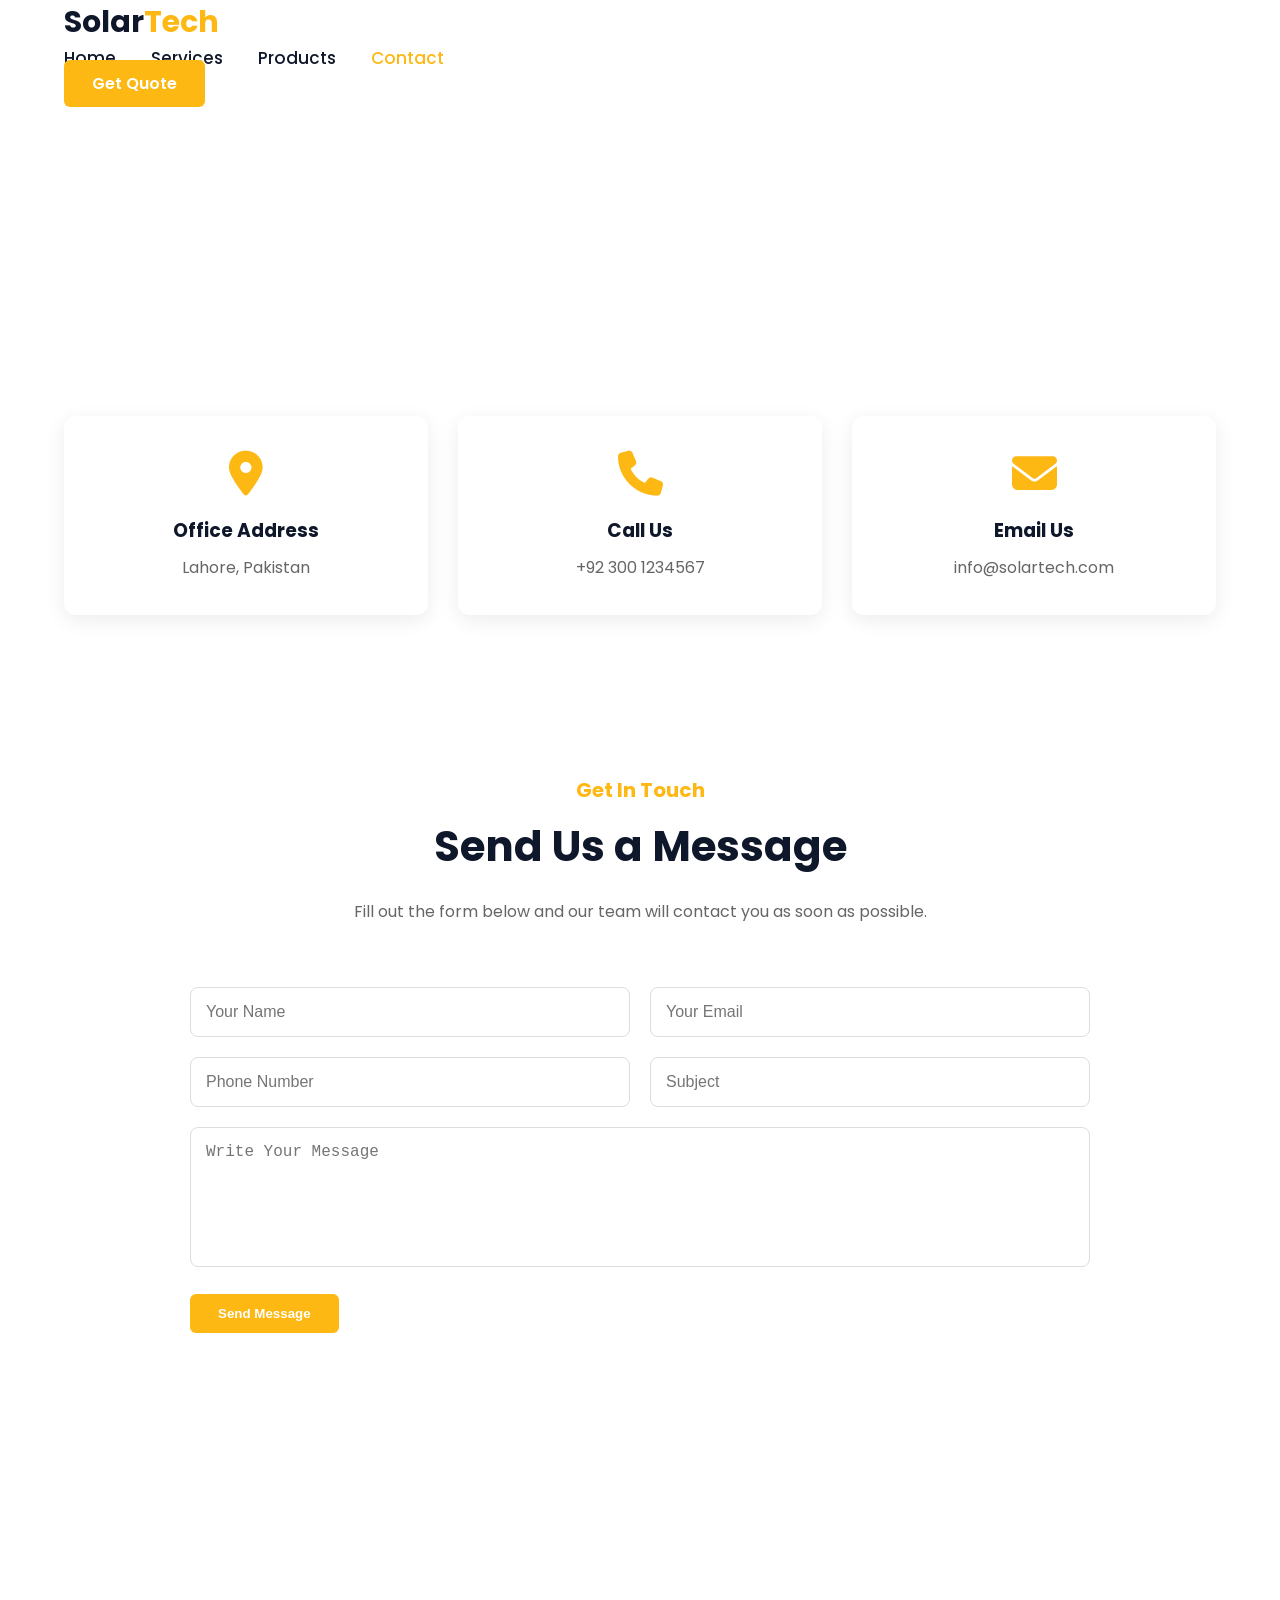
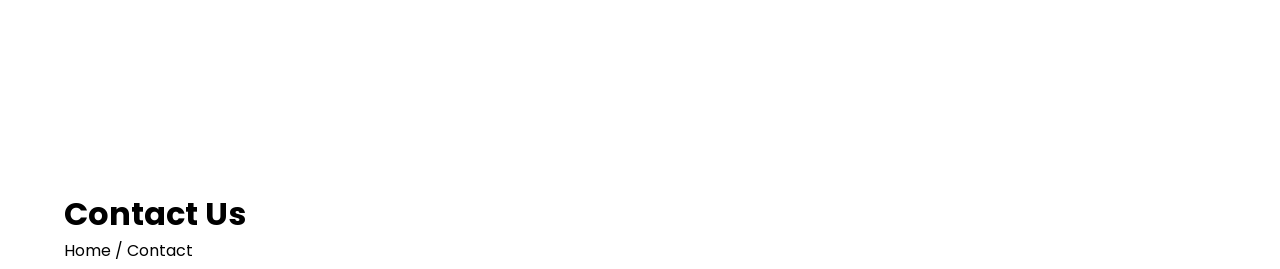
==== contact.html @ 11fa8a72 "Initial commit" ====
<!DOCTYPE html>
<html lang="en">

<head>

    <meta charset="UTF-8">
    <meta name="viewport" content="width=device-width, initial-scale=1.0">

    <title>Contact | SolarTech</title>

    <!-- Google Font -->
    <link rel="preconnect" href="https://fonts.googleapis.com">
    <link rel="preconnect" href="https://fonts.gstatic.com" crossorigin>

    <link href="https://fonts.googleapis.com/css2?family=Poppins:wght@300;400;500;600;700;800&display=swap" rel="stylesheet">

    <!-- Font Awesome -->
    <link rel="stylesheet" href="https://cdnjs.cloudflare.com/ajax/libs/font-awesome/6.7.2/css/all.min.css">

    <!-- CSS -->
    <link rel="stylesheet" href="assets/css/style.css">
    <link rel="stylesheet" href="assets/css/responsive.css">
    <link rel="stylesheet" href="https://unpkg.com/aos@2.3.4/dist/aos.css">

</head>

<body>

<header class="header" data-aos="fade-down"></header>

    <div class="container">

        <div class="logo">
            <h2>Solar<span>Tech</span></h2>
        </div>

        <nav class="navbar">

            <ul class="nav-links">

                <li><a href="index.html">Home</a></li>

                <li><a href="services.html">Services</a></li>

                <li><a href="products.html">Products</a></li>

                <li><a href="contact.html" class="active">Contact</a></li>

            </ul>

        </nav>
        <div class="menu-toggle">
    <i class="fa-solid fa-bars"></i>
</div>

        <a href="contact.html" class="btn">
            Get Quote
        </a>

    </div>

</header>
<!-- ==========================
Page Banner
========================== -->

<section class="page-banner" data-aos="fade-up"></section>
    <!-- ==========================
Contact Information
========================== -->

<section class="contact-info" data-aos="fade-right"></section>

    <div class="container">

        <div class="contact-info-container">

            <div class="contact-card">

                <i class="fa-solid fa-location-dot"></i>

                <h3>Office Address</h3>

                <p>Lahore, Pakistan</p>

            </div>

            <div class="contact-card">

                <i class="fa-solid fa-phone"></i>

                <h3>Call Us</h3>

                <p>+92 300 1234567</p>

            </div>

            <div class="contact-card">

                <i class="fa-solid fa-envelope"></i>

                <h3>Email Us</h3>

                <p>info@solartech.com</p>

            </div>

        </div>

    </div>

</section>
<!-- ==========================
Contact Form
========================== -->

<section class="contact-form" data-aos="zoom-in"></section>

    <div class="container">

        <div class="section-title">

            <h4>Get In Touch</h4>

            <h2>Send Us a Message</h2>

            <p>
                Fill out the form below and our team will contact you as soon as possible.
            </p>

        </div>

        <form class="form">

            <div class="form-group">

                <input type="text" placeholder="Your Name" required>

                <input type="email" placeholder="Your Email" required>

            </div>

            <div class="form-group">

                <input type="tel" placeholder="Phone Number" required>

                <input type="text" placeholder="Subject" required>

            </div>

            <textarea placeholder="Write Your Message" rows="6" required></textarea>

            <button type="submit" class="btn">

                Send Message

            </button>

        </form>

    </div>

</section>

<!-- ==========================
Google Map
========================== -->

<section class="map" data-aos="fade-up"></section>

    <iframe
        src="https://www.google.com/maps?q=Lahore,Pakistan&output=embed"
        width="100%"
        height="450"
        style="border:0;"
        allowfullscreen=""
        loading="lazy">
    </iframe>

</section>
    <div class="container">

        <h1>Contact Us</h1>

        <p>
            Home / Contact
        </p>

    </div>

</section>
---- assets/css/style.css ----
html{
    scroll-behavior: smooth;
}

/*========================
Google Font
=========================*/

*{
    margin:0;
    padding:0;
    box-sizing:border-box;
}

body{
    font-family:'Poppins',sans-serif;
    background:#fff;
}

a{
    text-decoration:none;
}

ul{
    list-style:none;
}

img{
    width:100%;
    display:block;
}

.container{
    width:90%;
    max-width:1200px;
    margin:auto;
}
/*========================
Header
=========================*/

.header{

    width:100%;
    background:#fff;
    box-shadow:0 5px 20px rgba(0,0,0,.08);
    position:sticky;
    top:0;
    left:0;
    z-index:999;

}

.header .container{

    display:flex;
    justify-content:space-between;
    align-items:center;
    height:80px;

}
.logo h2{

    color:#0F172A;
    font-size:30px;
    font-weight:700;

}

.logo span{

    color:#FDB813;

}
.nav-links{

    display:flex;
    gap:35px;

}

.nav-links a{

    color:#0F172A;
    font-size:17px;
    font-weight:500;
    transition:.3s;

}

.nav-links a:hover{

    color:#FDB813;

}

.active{

    color:#FDB813 !important;

}
.btn{

    background:#FDB813;
    color:#fff;
    padding:12px 28px;
    border-radius:6px;
    font-weight:600;
    transition:.3s;

}

.btn:hover{

    background:#0F172A;

}
.menu-toggle{

    display:none;
    font-size:28px;
    cursor:pointer;

}
/*=========================
Hero Section
=========================*/

.hero{

    padding:90px 0;
    background:#F8FAFC;

}

.hero-container{

    display:flex;
    justify-content:space-between;
    align-items:center;
    gap:60px;

}

.hero-content{

    flex:1;

}

.hero-content h1{

    font-size:58px;
    line-height:1.2;
    color:#0F172A;
    margin-bottom:20px;

}

.hero-content span{

    color:#FDB813;

}

.hero-content p{

    font-size:18px;
    color:#555;
    line-height:1.8;
    margin-bottom:35px;

}

.hero-buttons{

    display:flex;
    gap:20px;

}

.btn-outline{

    padding:12px 30px;
    border:2px solid #FDB813;
    border-radius:6px;
    color:#FDB813;
    font-weight:600;
    transition:.3s;

}

.btn-outline:hover{

    background:#FDB813;
    color:#fff;

}

.hero-image{

    flex:1;

}

.hero-image img{

    width:100%;
}
/*=========================
About Section
==========================*/

.about{

    padding:100px 0;

}

.about-container{

    display:flex;
    align-items:center;
    justify-content:space-between;
    gap:60px;

}

.about-image{

    flex:1;

}

.about-image img{

    width:100%;
    border-radius:15px;

}

.about-content{

    flex:1;

}

.about-content h4{

    color:#FDB813;
    font-size:20px;
    margin-bottom:10px;

}

.about-content h2{

    font-size:42px;
    color:#0F172A;
    margin-bottom:20px;

}

.about-content p{

    color:#666;
    line-height:1.8;
    margin-bottom:18px;

}

.about-boxes{

    display:flex;
    gap:25px;
    margin:30px 0;

}

.about-box{

    background:#fff;
    padding:25px;
    text-align:center;
    border-radius:10px;
    box-shadow:0 5px 20px rgba(0,0,0,.08);
    transition:.3s;

}

.about-box:hover{

    transform:translateY(-8px);

}

.about-box i{

    font-size:35px;
    color:#FDB813;
    margin-bottom:15px;

}

.about-box h3{

    color:#0F172A;
    margin-bottom:10px;

}
/*=========================
Why Choose Us
==========================*/

.why-choose{

    padding:100px 0;
    background:#F8FAFC;

}

.section-title{

    text-align:center;
    margin-bottom:60px;

}

.section-title h4{

    color:#FDB813;
    font-size:20px;
    margin-bottom:10px;

}

.section-title h2{

    font-size:42px;
    color:#0F172A;
    margin-bottom:20px;

}

.section-title p{

    max-width:700px;
    margin:auto;
    color:#666;
    line-height:1.8;

}

.choose-container{

    display:grid;
    grid-template-columns:repeat(4,1fr);
    gap:30px;

}

.choose-card{

    background:#fff;
    padding:35px 25px;
    text-align:center;
    border-radius:12px;
    box-shadow:0 5px 20px rgba(0,0,0,.08);
    transition:.4s;

}

.choose-card:hover{

    transform:translateY(-10px);

}

.choose-card i{

    font-size:45px;
    color:#FDB813;
    margin-bottom:20px;

}

.choose-card h3{

    margin-bottom:15px;
    color:#0F172A;

}

.choose-card p{

    color:#666;
    line-height:1.7;

}
/*=========================
Company Statistics
==========================*/

.stats{

    background:#0F172A;
    padding:90px 0;

}

.stats-container{

    display:grid;
    grid-template-columns:repeat(4,1fr);
    gap:30px;

}

.stat-box{

    text-align:center;
    color:#fff;

}

.stat-box i{

    font-size:50px;
    color:#FDB813;
    margin-bottom:20px;

}

.stat-box h2{

    font-size:45px;
    margin-bottom:10px;

}

.stat-box p{

    font-size:18px;
    color:#ddd;

}
/*=========================
Featured Products
==========================*/

.products{

    padding:100px 0;

}

.product-container{

    display:grid;
    grid-template-columns:repeat(3,1fr);
    gap:30px;

}

.product-card{

    background:#fff;
    border-radius:12px;
    overflow:hidden;
    box-shadow:0 5px 20px rgba(0,0,0,.08);
    transition:.4s;

}

.product-card:hover{

    transform:translateY(-10px);

}

.product-card img{

    width:100%;
    height:250px;
    object-fit:cover;

}

.product-content{

    padding:25px;

}

.product-content span{

    color:#FDB813;
    font-weight:600;

}

.product-content h3{

    margin:15px 0;
    color:#0F172A;

}

.product-content p{

    color:#666;
    line-height:1.7;
    margin-bottom:20px;

}

.product-content h4{

    color:#16A34A;
    font-size:24px;
    margin-bottom:20px;

}
/*=========================
Services
==========================*/

.services{

    padding:100px 0;
    background:#F8FAFC;

}

.service-container{

    display:grid;
    grid-template-columns:repeat(3,1fr);
    gap:30px;

}

.service-card{

    background:#fff;
    padding:40px 30px;
    text-align:center;
    border-radius:12px;
    box-shadow:0 5px 20px rgba(0,0,0,.08);
    transition:.4s;

}

.service-card:hover{

    transform:translateY(-10px);

}

.service-card i{

    font-size:55px;
    color:#FDB813;
    margin-bottom:20px;

}

.service-card h3{

    margin-bottom:15px;
    color:#0F172A;

}

.service-card p{

    color:#666;
    line-height:1.7;

}
/*=========================
Installation Process
==========================*/

.process{

    padding:100px 0;

}

.process-container{

    display:grid;
    grid-template-columns:repeat(4,1fr);
    gap:30px;

}

.process-card{

    background:#fff;
    padding:35px 25px;
    text-align:center;
    border-radius:12px;
    box-shadow:0 5px 20px rgba(0,0,0,.08);
    position:relative;
    transition:.4s;

}

.process-card:hover{

    transform:translateY(-10px);

}

.process-number{

    width:50px;
    height:50px;
    background:#FDB813;
    color:#fff;
    border-radius:50%;
    display:flex;
    justify-content:center;
    align-items:center;
    font-weight:700;
    position:absolute;
    top:-20px;
    left:50%;
    transform:translateX(-50%);

}

.process-card i{

    font-size:55px;
    color:#FDB813;
    margin:40px 0 20px;

}

.process-card h3{

    margin-bottom:15px;
    color:#0F172A;

}

.process-card p{

    color:#666;
    line-height:1.7;

}
/*=========================
Testimonials
==========================*/

.testimonials{

    padding:100px 0;
    background:#F8FAFC;

}

.testimonial-container{

    display:grid;
    grid-template-columns:repeat(3,1fr);
    gap:30px;

}

.testimonial-card{

    background:#fff;
    padding:35px 25px;
    text-align:center;
    border-radius:12px;
    box-shadow:0 5px 20px rgba(0,0,0,.08);
    transition:.4s;

}

.testimonial-card:hover{

    transform:translateY(-10px);

}

.testimonial-card img{

    width:90px;
    height:90px;
    border-radius:50%;
    margin:auto;
    object-fit:cover;
    margin-bottom:20px;

}

.testimonial-card h3{

    color:#0F172A;
    margin-bottom:8px;

}

.testimonial-card span{

    color:#FDB813;
    font-weight:600;

}

.stars{

    color:#FDB813;
    margin:15px 0;

}

.testimonial-card p{

    color:#666;
    line-height:1.7;

}
/*=========================
FAQ
==========================*/

.faq{

    padding:100px 0;

}

.faq-container{

    max-width:900px;
    margin:auto;

}

.faq-item{

    background:#fff;
    margin-bottom:20px;
    border-radius:10px;
    overflow:hidden;
    box-shadow:0 5px 20px rgba(0,0,0,.08);

}

.faq-question{

    display:flex;
    justify-content:space-between;
    align-items:center;
    padding:20px 25px;
    cursor:pointer;

}

.faq-question h3{

    color:#0F172A;
    font-size:20px;

}

.faq-question span{

    font-size:28px;
    color:#FDB813;
    font-weight:bold;

}

.faq-answer{

    display:none;
    padding:0 25px 20px;
    color:#666;
    line-height:1.8;

}

.faq-item.active .faq-answer{

    display:block;

}
/*=========================
Contact CTA
==========================*/

.cta{

    background:#FDB813;
    padding:80px 0;

}

.cta-container{

    display:flex;
    justify-content:space-between;
    align-items:center;
    gap:40px;

}

.cta-content h2{

    color:#0F172A;
    font-size:42px;
    margin-bottom:15px;

}

.cta-content p{

    color:#222;
    font-size:18px;
    line-height:1.8;

}

.cta-button .btn{

    background:#0F172A;

}

.cta-button .btn:hover{

    background:#fff;
    color:#0F172A;

}
/*=========================
Footer
==========================*/

.footer{

    background:#0F172A;
    color:#fff;
    padding-top:80px;

}

.footer-container{

    display:grid;
    grid-template-columns:repeat(4,1fr);
    gap:40px;
    padding-bottom:50px;

}

.footer-box h2{

    font-size:30px;
    margin-bottom:20px;

}

.footer-box h2 span{

    color:#FDB813;

}

.footer-box h3{

    margin-bottom:20px;

}

.footer-box p{

    color:#ccc;
    line-height:1.8;
    margin-bottom:10px;

}

.footer-box ul{

    padding:0;

}

.footer-box ul li{

    margin-bottom:12px;

}

.footer-box ul li a{

    color:#ccc;
    transition:.3s;

}

.footer-box ul li a:hover{

    color:#FDB813;

}

.footer-bottom{

    border-top:1px solid rgba(255,255,255,.1);
    text-align:center;
    padding:20px 0;

}

.footer-bottom p{

    color:#bbb;

}
/*=========================
Scroll To Top
==========================*/

#scrollTop{

    position:fixed;
    right:25px;
    bottom:25px;
    width:50px;
    height:50px;
    border:none;
    border-radius:50%;
    background:#FDB813;
    color:#fff;
    font-size:20px;
    cursor:pointer;
    display:none;
    z-index:999;
    transition:.3s;

}

#scrollTop:hover{

    background:#0F172A;

}
/*=========================
Page Banner
==========================*/

.page-banner{

    background:#0F172A;
    color:#fff;
    padding:120px 0 80px;
    text-align:center;

}

.page-banner h1{

    font-size:48px;
    margin-bottom:15px;

}

.page-banner p{

    color:#ddd;
    font-size:18px;

}
/*=========================
Why Services
==========================*/

.why-services{

    padding:100px 0;
    background:#F8FAFC;

}

.why-services-container{

    display:grid;
    grid-template-columns:repeat(3,1fr);
    gap:30px;

}

.why-service-box{

    background:#fff;
    padding:35px 25px;
    text-align:center;
    border-radius:12px;
    box-shadow:0 5px 20px rgba(0,0,0,.08);
    transition:.4s;

}

.why-service-box:hover{

    transform:translateY(-10px);

}

.why-service-box i{

    font-size:50px;
    color:#FDB813;
    margin-bottom:20px;

}

.why-service-box h3{

    margin-bottom:15px;
    color:#0F172A;

}

.why-service-box p{

    color:#666;
    line-height:1.7;

}
/*=========================
Product Categories
==========================*/

.product-category{

    padding:80px 0 40px;

}

.category-buttons{

    display:flex;
    justify-content:center;
    gap:15px;
    flex-wrap:wrap;

}

.category-buttons button{

    padding:12px 25px;
    border:none;
    border-radius:30px;
    background:#eee;
    cursor:pointer;
    font-size:16px;
    transition:.3s;

}

.category-buttons button.active,
.category-buttons button:hover{

    background:#FDB813;
    color:#fff;

}
/*=========================
Contact Info
==========================*/

.contact-info{

    padding:80px 0 40px;

}

.contact-info-container{

    display:grid;
    grid-template-columns:repeat(3,1fr);
    gap:30px;

}

.contact-card{

    background:#fff;
    text-align:center;
    padding:35px 25px;
    border-radius:12px;
    box-shadow:0 5px 20px rgba(0,0,0,.08);
    transition:.3s;

}

.contact-card:hover{

    transform:translateY(-10px);

}

.contact-card i{

    font-size:45px;
    color:#FDB813;
    margin-bottom:20px;

}

.contact-card h3{

    margin-bottom:10px;
    color:#0F172A;

}

.contact-card p{

    color:#666;

}
/*=========================
Contact Form
==========================*/

.contact-form{

    padding:80px 0;

}

.form{

    max-width:900px;
    margin:auto;

}

.form-group{

    display:grid;
    grid-template-columns:repeat(2,1fr);
    gap:20px;
    margin-bottom:20px;

}

.form input,
.form textarea{

    width:100%;
    padding:15px;
    border:1px solid #ddd;
    border-radius:8px;
    font-size:16px;
    outline:none;
    transition:.3s;

}

.form input:focus,
.form textarea:focus{

    border-color:#FDB813;

}

.form textarea{

    resize:none;
    margin-bottom:20px;

}

.form .btn{

    border:none;
    cursor:pointer;

}
/*=========================
Mobile Menu
==========================*/

.menu-toggle{

    display:none;
    font-size:28px;
    cursor:pointer;
    color:#0F172A;

}
/*=========================
Scroll To Top
==========================*/

#scrollTop{

    position:fixed;
    right:25px;
    bottom:25px;
    width:50px;
    height:50px;
    border:none;
    border-radius:50%;
    background:#FDB813;
    color:#fff;
    font-size:20px;
    cursor:pointer;
    display:none;
    justify-content:center;
    align-items:center;
    box-shadow:0 5px 15px rgba(0,0,0,.2);
    transition:.3s;
    z-index:999;

}

#scrollTop:hover{

    transform:translateY(-5px);
    background:#0F172A;

}
/*=========================
FAQ Accordion
==========================*/

.faq-item{

    margin-bottom:20px;
    border:1px solid #ddd;
    border-radius:10px;
    overflow:hidden;

}

.faq-question{

    display:flex;
    justify-content:space-between;
    align-items:center;
    padding:20px;
    cursor:pointer;
    background:#fff;

}

.faq-question span{

    font-size:24px;
    font-weight:bold;
    color:#FDB813;

}

.faq-answer{

    max-height:0;
    overflow:hidden;
    transition:max-height .4s ease;
    background:#fafafa;
    padding:0 20px;

}

.faq-answer p{

    padding:20px 0;

}

.faq-item.active .faq-answer{

    max-height:200px;

}
---- assets/css/responsive.css ----
/* ==========================================
   Tablet Devices
========================================== */

@media (max-width:992px){

.container{
    width:95%;
}

.hero-container,
.about-container,
.cta-container{

    flex-direction:column;
    text-align:center;

}

.hero-content h1{

    font-size:42px;

}

.hero-buttons{

    justify-content:center;

}

.choose-container,
.stats-container,
.product-container,
.service-container,
.process-container,
.testimonial-container,
.footer-container{

    grid-template-columns:repeat(2,1fr);

}

}

/* ==========================================
   Mobile Devices
========================================== */

@media (max-width:768px){

.navbar,
.btn{

    display:none;

}

.menu-toggle{

    display:block;

}

.hero{

    padding:70px 0;

}

.hero-content h1{

    font-size:34px;

}

.hero-content p{

    font-size:16px;

}

.hero-buttons{

    flex-direction:column;

}

.choose-container,
.stats-container,
.product-container,
.service-container,
.process-container,
.testimonial-container,
.footer-container{

    grid-template-columns:1fr;

}

.about-boxes{

    flex-direction:column;

}

.section-title h2{

    font-size:30px;

}

.cta-content h2{

    font-size:30px;

}

.footer{

    text-align:center;

}

}
/*=========================
Mobile Navigation
==========================*/

@media(max-width:768px){

    .menu-toggle{

        display:block;

    }

    .navbar{

        position:absolute;
        top:80px;
        left:0;
        width:100%;
        background:#fff;
        display:none;
        padding:20px 0;
        box-shadow:0 5px 15px rgba(0,0,0,.1);

    }

    .navbar.active{

        display:block;

    }

    .nav-links{

        flex-direction:column;
        align-items:center;
        gap:20px;

    }

}
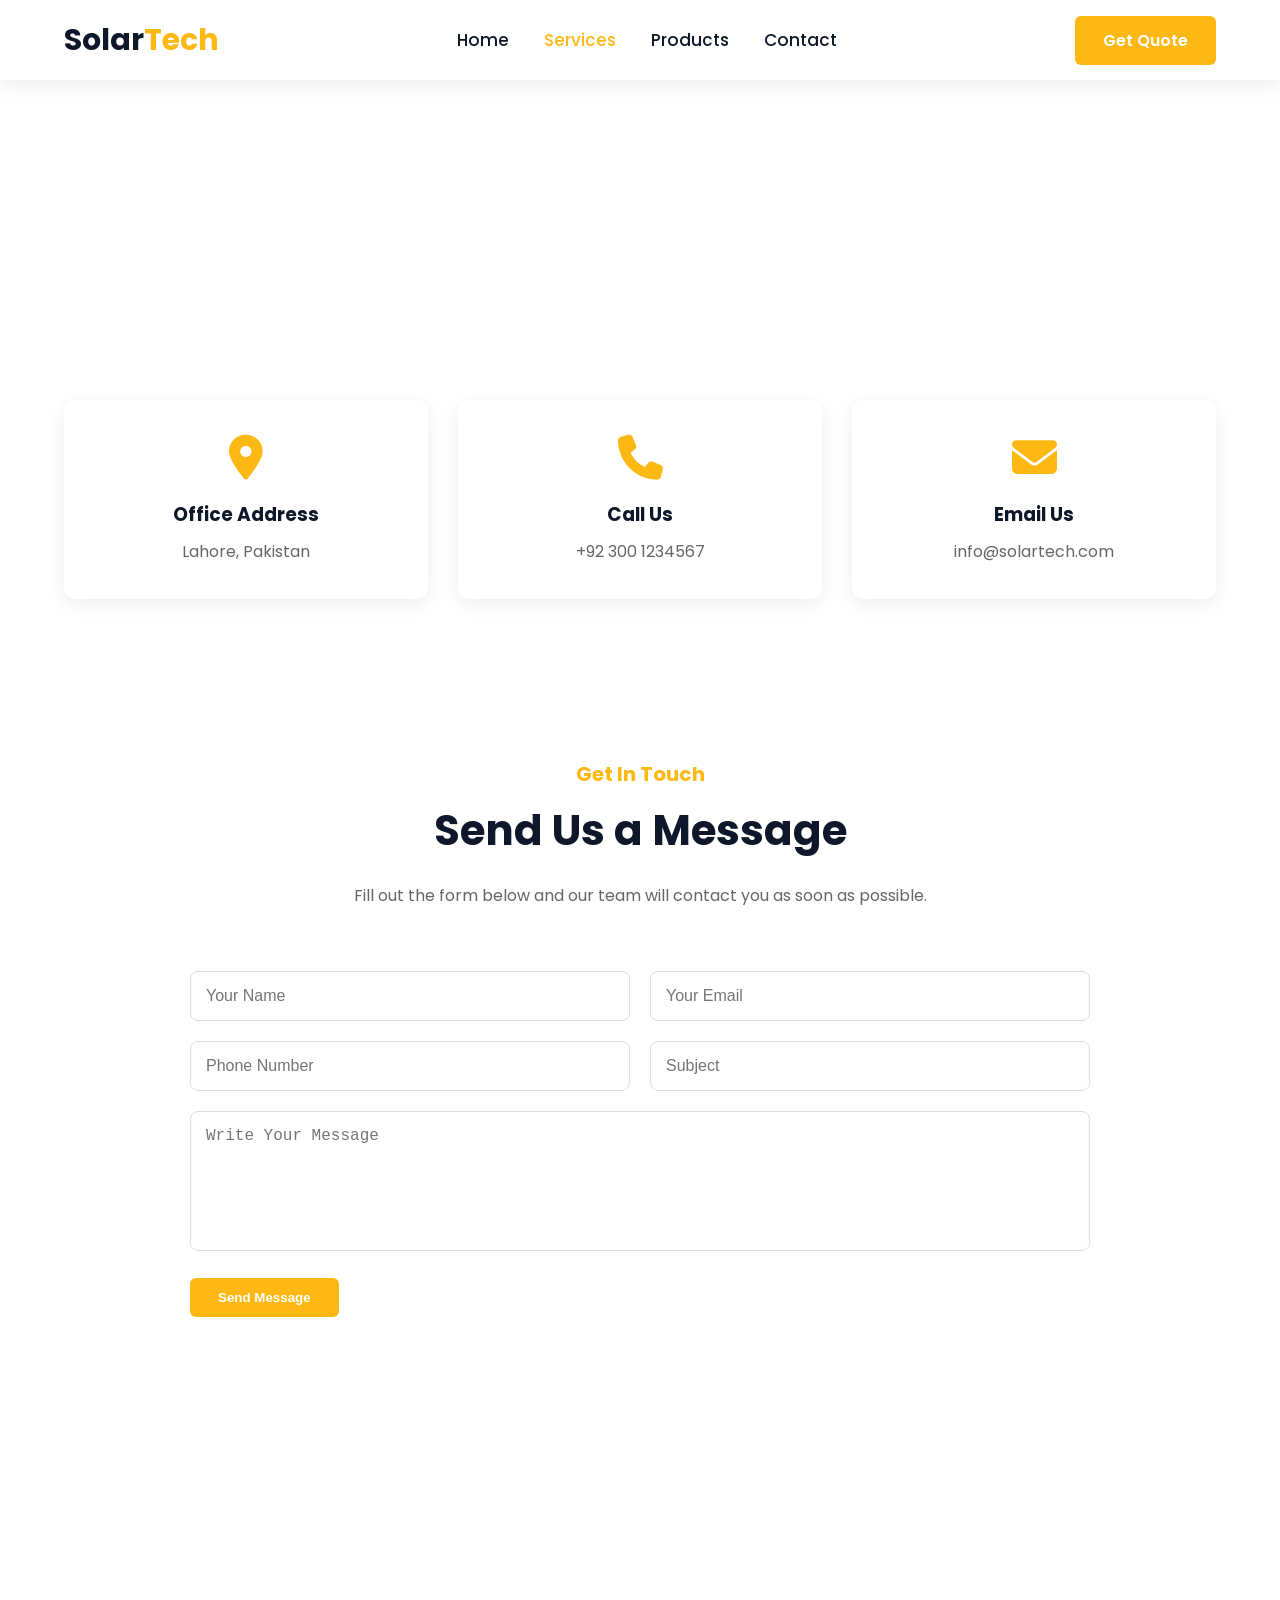
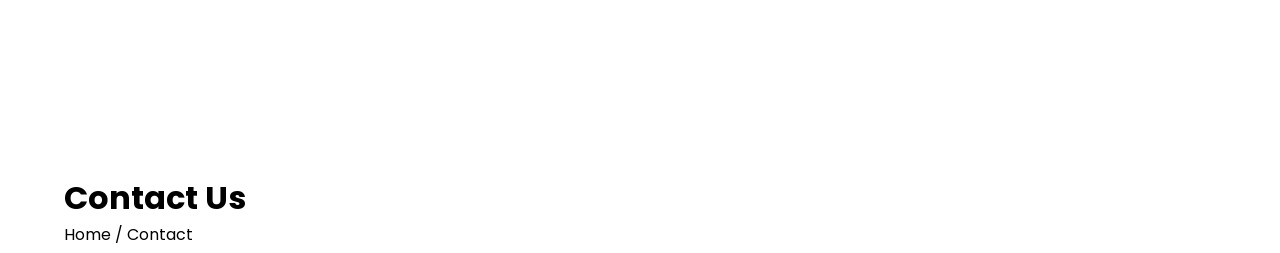
==== commit 791b3cbd: "Updated website design" ====
--- a/contact.html
+++ b/contact.html
@@ -22,44 +22,45 @@
     <link rel="stylesheet" href="assets/css/responsive.css">
     <link rel="stylesheet" href="https://unpkg.com/aos@2.3.4/dist/aos.css">
 
+
 </head>
 
 <body>
 
-<header class="header" data-aos="fade-down"></header>
+    <!-- Header -->
+    <header class="header">
 
-    <div class="container">
+        <div class="container">
 
-        <div class="logo">
-            <h2>Solar<span>Tech</span></h2>
+            <div class="logo">
+                <h2>Solar<span>Tech</span></h2>
+            </div>
+
+            <nav class="navbar">
+
+                <ul class="nav-links">
+
+                    <li><a href="index.html">Home</a></li>
+
+                    <li><a href="services.html" class="active">Services</a></li>
+
+                    <li><a href="products.html">Products</a></li>
+
+                    <li><a href="contact.html">Contact</a></li>
+
+                </ul>
+
+            </nav>
+
+            <a href="contact.html" class="btn">
+                Get Quote
+            </a>
+
         </div>
 
-        <nav class="navbar">
+    </header>
 
-            <ul class="nav-links">
 
-                <li><a href="index.html">Home</a></li>
-
-                <li><a href="services.html">Services</a></li>
-
-                <li><a href="products.html">Products</a></li>
-
-                <li><a href="contact.html" class="active">Contact</a></li>
-
-            </ul>
-
-        </nav>
-        <div class="menu-toggle">
-    <i class="fa-solid fa-bars"></i>
-</div>
-
-        <a href="contact.html" class="btn">
-            Get Quote
-        </a>
-
-    </div>
-
-</header>
 <!-- ==========================
 Page Banner
 ========================== -->
--- a/assets/css/responsive.css
+++ b/assets/css/responsive.css
@@ -129,37 +129,35 @@
 
 @media(max-width:768px){
 
+    .header .container{
+        position:relative;
+    }
+
     .menu-toggle{
-
         display:block;
-
     }
 
     .navbar{
-
         position:absolute;
         top:80px;
         left:0;
         width:100%;
         background:#fff;
         display:none;
-        padding:20px 0;
-        box-shadow:0 5px 15px rgba(0,0,0,.1);
-
+        padding:20px;
+        z-index:999;
     }
 
     .navbar.active{
-
         display:block;
-
     }
 
     .nav-links{
-
+        display:flex;
         flex-direction:column;
         align-items:center;
         gap:20px;
-
     }
 
-}+}
+
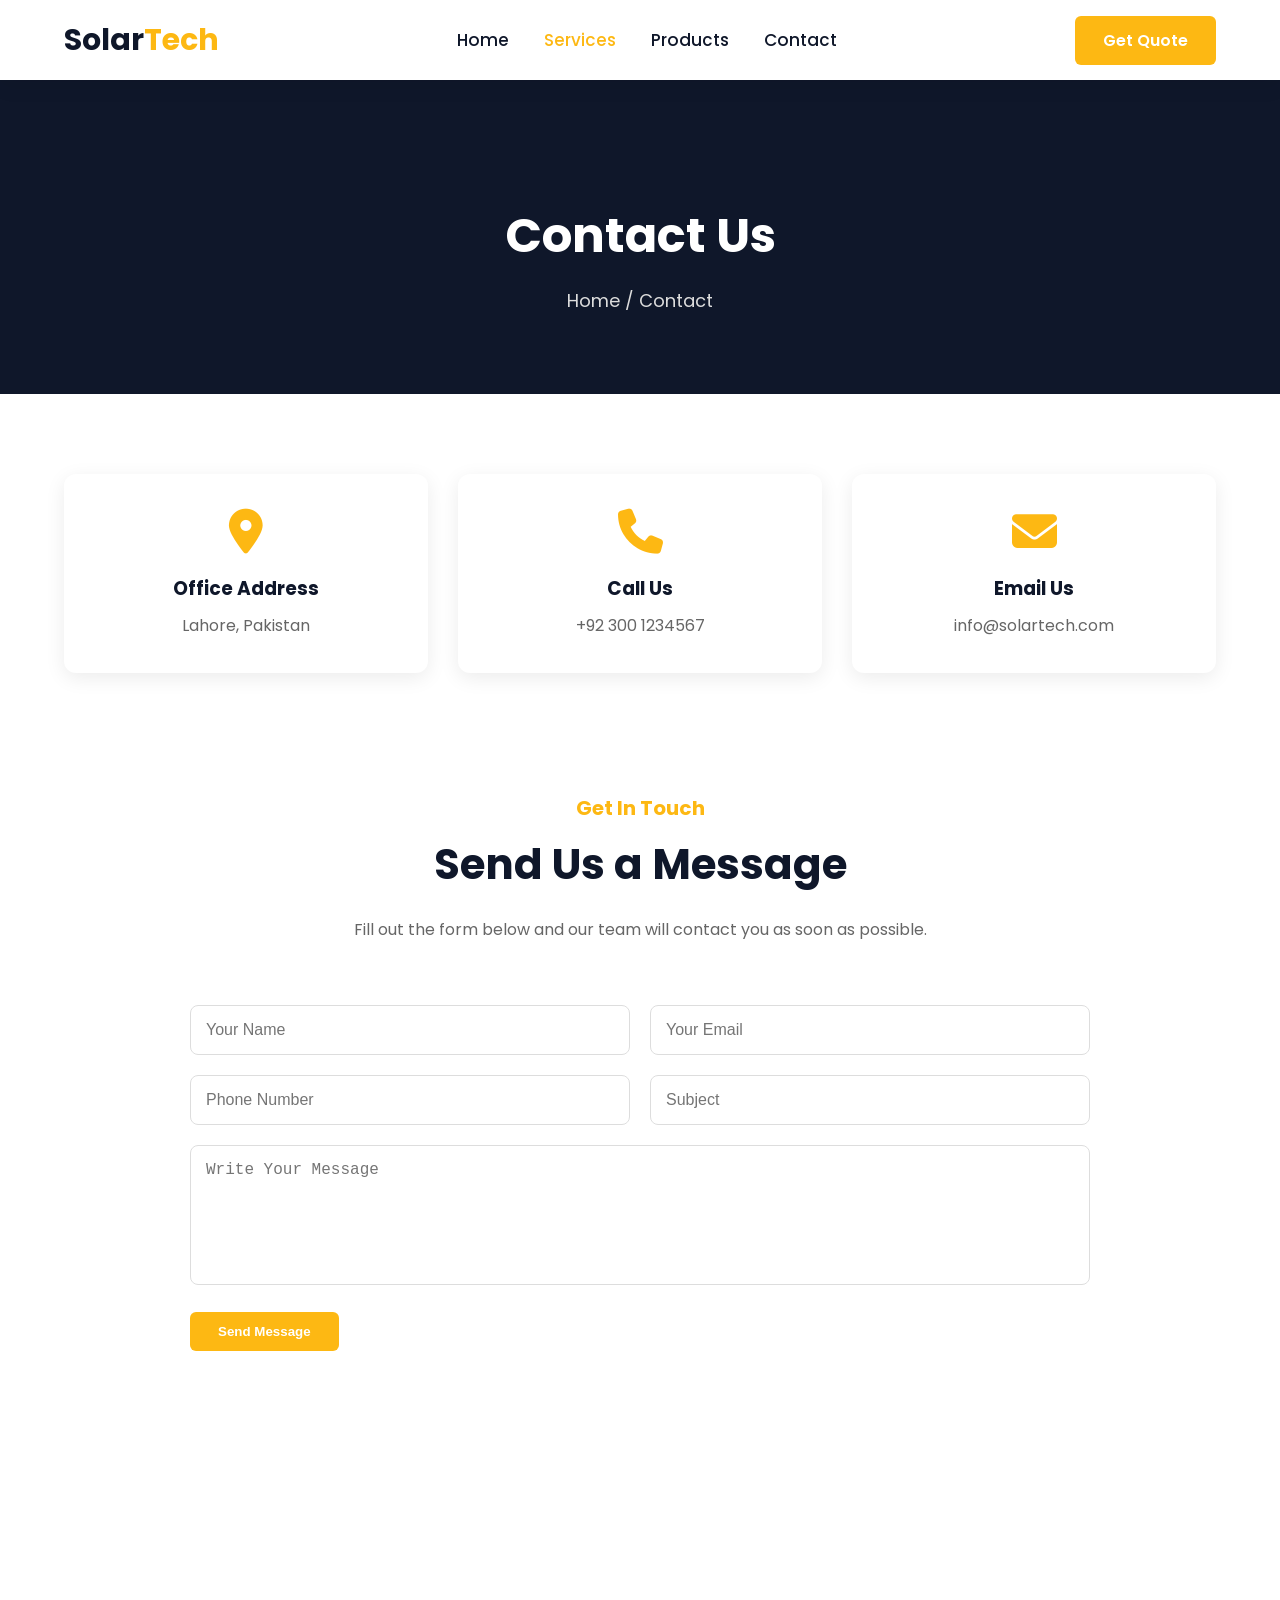
==== commit be0f3775: "Update project" ====
--- a/contact.html
+++ b/contact.html
@@ -22,6 +22,72 @@
     <link rel="stylesheet" href="assets/css/responsive.css">
     <link rel="stylesheet" href="https://unpkg.com/aos@2.3.4/dist/aos.css">
 
+    <!-- Mobile Menu Fix CSS (isi file me add kiya hai, agar chahe to responsive.css me move kar dena) -->
+    <style>
+        .menu-toggle {
+            display: none;
+            flex-direction: column;
+            justify-content: space-between;
+            width: 28px;
+            height: 20px;
+            cursor: pointer;
+            background: transparent;
+            border: none;
+            padding: 0;
+            z-index: 1001;
+        }
+
+        .menu-toggle span {
+            display: block;
+            width: 100%;
+            height: 3px;
+            background-color: #000;
+            border-radius: 2px;
+            transition: all 0.3s ease;
+        }
+
+        .menu-toggle.active span:nth-child(1) {
+            transform: translateY(8.5px) rotate(45deg);
+        }
+
+        .menu-toggle.active span:nth-child(2) {
+            opacity: 0;
+        }
+
+        .menu-toggle.active span:nth-child(3) {
+            transform: translateY(-8.5px) rotate(-45deg);
+        }
+
+        @media (max-width: 991px) {
+
+            .header .container {
+                position: relative;
+            }
+
+            .menu-toggle {
+                display: flex;
+            }
+
+            .navbar .nav-links {
+                position: absolute;
+                top: 100%;
+                left: 0;
+                width: 100%;
+                background-color: #fff;
+                flex-direction: column;
+                align-items: flex-start;
+                padding: 20px;
+                gap: 15px;
+                box-shadow: 0 10px 20px rgba(0, 0, 0, 0.1);
+                display: none;
+                z-index: 1000;
+            }
+
+            .navbar .nav-links.show {
+                display: flex;
+            }
+        }
+    </style>
 
 </head>
 
@@ -38,7 +104,7 @@
 
             <nav class="navbar">
 
-                <ul class="nav-links">
+                <ul class="nav-links" id="navLinks">
 
                     <li><a href="index.html">Home</a></li>
 
@@ -51,6 +117,12 @@
                 </ul>
 
             </nav>
+
+            <button class="menu-toggle" id="menuToggle" aria-label="Toggle menu">
+                <span></span>
+                <span></span>
+                <span></span>
+            </button>
 
             <a href="contact.html" class="btn">
                 Get Quote
@@ -61,132 +133,164 @@
     </header>
 
 
-<!-- ==========================
-Page Banner
-========================== -->
-
-<section class="page-banner" data-aos="fade-up"></section>
-    <!-- ==========================
-Contact Information
-========================== -->
-
-<section class="contact-info" data-aos="fade-right"></section>
-
-    <div class="container">
-
-        <div class="contact-info-container">
-
-            <div class="contact-card">
-
-                <i class="fa-solid fa-location-dot"></i>
-
-                <h3>Office Address</h3>
-
-                <p>Lahore, Pakistan</p>
+    <!-- ==========================
+    Page Banner
+    ========================== -->
+
+    <section class="page-banner" data-aos="fade-up">
+
+        <div class="container">
+
+            <h1>Contact Us</h1>
+
+            <p>
+                Home / Contact
+            </p>
+
+        </div>
+
+    </section>
+
+    <!-- ==========================
+    Contact Information
+    ========================== -->
+
+    <section class="contact-info" data-aos="fade-right">
+
+        <div class="container">
+
+            <div class="contact-info-container">
+
+                <div class="contact-card">
+
+                    <i class="fa-solid fa-location-dot"></i>
+
+                    <h3>Office Address</h3>
+
+                    <p>Lahore, Pakistan</p>
+
+                </div>
+
+                <div class="contact-card">
+
+                    <i class="fa-solid fa-phone"></i>
+
+                    <h3>Call Us</h3>
+
+                    <p>+92 300 1234567</p>
+
+                </div>
+
+                <div class="contact-card">
+
+                    <i class="fa-solid fa-envelope"></i>
+
+                    <h3>Email Us</h3>
+
+                    <p>info@solartech.com</p>
+
+                </div>
 
             </div>
 
-            <div class="contact-card">
-
-                <i class="fa-solid fa-phone"></i>
-
-                <h3>Call Us</h3>
-
-                <p>+92 300 1234567</p>
+        </div>
+
+    </section>
+
+    <!-- ==========================
+    Contact Form
+    ========================== -->
+
+    <section class="contact-form" data-aos="zoom-in">
+
+        <div class="container">
+
+            <div class="section-title">
+
+                <h4>Get In Touch</h4>
+
+                <h2>Send Us a Message</h2>
+
+                <p>
+                    Fill out the form below and our team will contact you as soon as possible.
+                </p>
 
             </div>
 
-            <div class="contact-card">
-
-                <i class="fa-solid fa-envelope"></i>
-
-                <h3>Email Us</h3>
-
-                <p>info@solartech.com</p>
-
-            </div>
-
-        </div>
-
-    </div>
-
-</section>
-<!-- ==========================
-Contact Form
-========================== -->
-
-<section class="contact-form" data-aos="zoom-in"></section>
-
-    <div class="container">
-
-        <div class="section-title">
-
-            <h4>Get In Touch</h4>
-
-            <h2>Send Us a Message</h2>
-
-            <p>
-                Fill out the form below and our team will contact you as soon as possible.
-            </p>
-
-        </div>
-
-        <form class="form">
-
-            <div class="form-group">
-
-                <input type="text" placeholder="Your Name" required>
-
-                <input type="email" placeholder="Your Email" required>
-
-            </div>
-
-            <div class="form-group">
-
-                <input type="tel" placeholder="Phone Number" required>
-
-                <input type="text" placeholder="Subject" required>
-
-            </div>
-
-            <textarea placeholder="Write Your Message" rows="6" required></textarea>
-
-            <button type="submit" class="btn">
-
-                Send Message
-
-            </button>
-
-        </form>
-
-    </div>
-
-</section>
-
-<!-- ==========================
-Google Map
-========================== -->
-
-<section class="map" data-aos="fade-up"></section>
-
-    <iframe
-        src="https://www.google.com/maps?q=Lahore,Pakistan&output=embed"
-        width="100%"
-        height="450"
-        style="border:0;"
-        allowfullscreen=""
-        loading="lazy">
-    </iframe>
-
-</section>
-    <div class="container">
-
-        <h1>Contact Us</h1>
-
-        <p>
-            Home / Contact
-        </p>
-
-    </div>
-
-</section>+            <form class="form">
+
+                <div class="form-group">
+
+                    <input type="text" placeholder="Your Name" required>
+
+                    <input type="email" placeholder="Your Email" required>
+
+                </div>
+
+                <div class="form-group">
+
+                    <input type="tel" placeholder="Phone Number" required>
+
+                    <input type="text" placeholder="Subject" required>
+
+                </div>
+
+                <textarea placeholder="Write Your Message" rows="6" required></textarea>
+
+                <button type="submit" class="btn">
+
+                    Send Message
+
+                </button>
+
+            </form>
+
+        </div>
+
+    </section>
+
+    <!-- ==========================
+    Google Map
+    ========================== -->
+
+    <section class="map" data-aos="fade-up">
+
+        <iframe
+            src="https://www.google.com/maps?q=Lahore,Pakistan&output=embed"
+            width="100%"
+            height="450"
+            style="border:0;"
+            allowfullscreen=""
+            loading="lazy">
+        </iframe>
+
+    </section>
+
+    <!-- AOS JS -->
+    <script src="https://unpkg.com/aos@2.3.4/dist/aos.js"></script>
+    <script>
+        AOS.init();
+    </script>
+
+    <!-- Mobile Menu Toggle Script -->
+    <script>
+        const menuToggle = document.getElementById('menuToggle');
+        const navLinks = document.getElementById('navLinks');
+
+        menuToggle.addEventListener('click', () => {
+            menuToggle.classList.toggle('active');
+            navLinks.classList.toggle('show');
+        });
+
+        // Menu link pe click karne se menu band ho jaye
+        navLinks.querySelectorAll('a').forEach(link => {
+            link.addEventListener('click', () => {
+                menuToggle.classList.remove('active');
+                navLinks.classList.remove('show');
+            });
+        });
+    </script>
+
+</body>
+
+</html>
--- a/assets/css/style.css
+++ b/assets/css/style.css
@@ -1286,4 +1286,148 @@
 
     max-height:200px;
 
+}
+/*=========================
+Responsive Media Queries
+==========================*/
+
+@media (max-width: 1024px){
+
+    .choose-container,
+    .stats-container,
+    .process-container{
+        grid-template-columns:repeat(2,1fr);
+    }
+
+    .product-container,
+    .service-container,
+    .why-services-container,
+    .testimonial-container,
+    .contact-info-container{
+        grid-template-columns:repeat(2,1fr);
+    }
+
+    .footer-container{
+        grid-template-columns:repeat(2,1fr);
+    }
+
+    .hero-content h1{
+        font-size:46px;
+    }
+
+}
+
+@media (max-width: 768px){
+
+    .nav-links{
+        position:fixed;
+        top:80px;
+        left:0;
+        width:100%;
+        background:#fff;
+        flex-direction:column;
+        align-items:center;
+        gap:0;
+        max-height:0;
+        overflow:hidden;
+        transition:.4s;
+        box-shadow:0 5px 20px rgba(0,0,0,.08);
+    }
+
+    .nav-links.active{
+        max-height:400px;
+    }
+
+    .nav-links a{
+        padding:15px 0;
+        width:100%;
+        text-align:center;
+    }
+
+    .menu-toggle{
+        display:block;
+    }
+
+    .hero-container,
+    .about-container,
+    .cta-container{
+        flex-direction:column;
+        text-align:center;
+        gap:35px;
+    }
+
+    .hero-content h1{
+        font-size:36px;
+    }
+
+    .hero-buttons{
+        justify-content:center;
+        flex-wrap:wrap;
+    }
+
+    .about-boxes{
+        flex-direction:column;
+    }
+
+    .choose-container,
+    .stats-container,
+    .product-container,
+    .service-container,
+    .process-container,
+    .testimonial-container,
+    .why-services-container,
+    .contact-info-container{
+        grid-template-columns:1fr;
+    }
+
+    .footer-container{
+        grid-template-columns:1fr;
+        text-align:center;
+    }
+
+    .form-group{
+        grid-template-columns:1fr;
+    }
+
+    .section-title h2{
+        font-size:32px;
+    }
+
+    .container{
+        width:92%;
+    }
+
+}
+
+@media (max-width: 480px){
+
+    .hero-content h1{
+        font-size:30px;
+    }
+
+    .hero-content p{
+        font-size:16px;
+    }
+
+    .btn,
+    .btn-outline{
+        padding:10px 20px;
+        font-size:15px;
+    }
+
+    .section-title h2{
+        font-size:26px;
+    }
+
+    .stat-box h2{
+        font-size:34px;
+    }
+
+    #scrollTop{
+        right:15px;
+        bottom:15px;
+        width:44px;
+        height:44px;
+    }
+
 }
--- a/assets/css/responsive.css
+++ b/assets/css/responsive.css
@@ -1,133 +1,45 @@
 /* ==========================================
    Tablet Devices
 ========================================== */
-
 @media (max-width:992px){
 
-.container{
-    width:95%;
-}
+    .container{
+        width:95%;
+    }
 
-.hero-container,
-.about-container,
-.cta-container{
+    .hero-container,
+    .about-container,
+    .cta-container{
+        flex-direction:column;
+        text-align:center;
+    }
 
-    flex-direction:column;
-    text-align:center;
+    .hero-content h1{
+        font-size:42px;
+    }
 
-}
+    .hero-buttons{
+        justify-content:center;
+    }
 
-.hero-content h1{
-
-    font-size:42px;
-
-}
-
-.hero-buttons{
-
-    justify-content:center;
-
-}
-
-.choose-container,
-.stats-container,
-.product-container,
-.service-container,
-.process-container,
-.testimonial-container,
-.footer-container{
-
-    grid-template-columns:repeat(2,1fr);
-
-}
+    .choose-container,
+    .stats-container,
+    .product-container,
+    .service-container,
+    .process-container,
+    .testimonial-container,
+    .why-services-container,
+    .contact-info-container,
+    .footer-container{
+        grid-template-columns:repeat(2,1fr);
+    }
 
 }
 
 /* ==========================================
    Mobile Devices
 ========================================== */
-
 @media (max-width:768px){
-
-.navbar,
-.btn{
-
-    display:none;
-
-}
-
-.menu-toggle{
-
-    display:block;
-
-}
-
-.hero{
-
-    padding:70px 0;
-
-}
-
-.hero-content h1{
-
-    font-size:34px;
-
-}
-
-.hero-content p{
-
-    font-size:16px;
-
-}
-
-.hero-buttons{
-
-    flex-direction:column;
-
-}
-
-.choose-container,
-.stats-container,
-.product-container,
-.service-container,
-.process-container,
-.testimonial-container,
-.footer-container{
-
-    grid-template-columns:1fr;
-
-}
-
-.about-boxes{
-
-    flex-direction:column;
-
-}
-
-.section-title h2{
-
-    font-size:30px;
-
-}
-
-.cta-content h2{
-
-    font-size:30px;
-
-}
-
-.footer{
-
-    text-align:center;
-
-}
-
-}
-/*=========================
-Mobile Navigation
-==========================*/
-
-@media(max-width:768px){
 
     .header .container{
         position:relative;
@@ -135,16 +47,18 @@
 
     .menu-toggle{
         display:block;
+        font-size:28px;
+        cursor:pointer;
     }
 
     .navbar{
+        display:none;
         position:absolute;
         top:80px;
         left:0;
         width:100%;
         background:#fff;
-        display:none;
-        padding:20px;
+        box-shadow:0 5px 15px rgba(0,0,0,.1);
         z-index:999;
     }
 
@@ -155,9 +69,108 @@
     .nav-links{
         display:flex;
         flex-direction:column;
-        align-items:center;
+        list-style:none;
+        padding:20px;
         gap:20px;
+    }
+
+    .nav-links li{
+        width:100%;
+        text-align:center;
+    }
+
+    .nav-links a{
+        display:block;
+        padding:12px;
+        text-decoration:none;
+        color:#222;
+        font-weight:600;
+    }
+
+    .nav-links a:hover{
+        background:#FDB813;
+        color:#fff;
+        border-radius:6px;
+    }
+
+    .hero{
+        padding:70px 0;
+    }
+
+    .hero-content h1{
+        font-size:34px;
+    }
+
+    .hero-content p{
+        font-size:16px;
+    }
+
+    .hero-buttons{
+        flex-direction:column;
+    }
+
+    .choose-container,
+    .stats-container,
+    .product-container,
+    .service-container,
+    .process-container,
+    .testimonial-container,
+    .why-services-container,
+    .contact-info-container,
+    .footer-container{
+        grid-template-columns:1fr;
+    }
+
+    .form-group{
+        grid-template-columns:1fr;
+    }
+
+    .about-boxes{
+        flex-direction:column;
+    }
+
+    .section-title h2{
+        font-size:30px;
+    }
+
+    .cta-content h2{
+        font-size:30px;
+    }
+
+    .footer{
+        text-align:center;
     }
 
 }
 
+/* ==========================================
+   Small Mobile Devices
+========================================== */
+@media (max-width:480px){
+
+    .hero-content h1{
+        font-size:28px;
+    }
+
+    .btn,
+    .btn-outline{
+        padding:10px 20px;
+        font-size:15px;
+    }
+
+    .section-title h2{
+        font-size:24px;
+    }
+
+    .stat-box h2{
+        font-size:32px;
+    }
+
+    #scrollTop{
+        right:15px;
+        bottom:15px;
+        width:44px;
+        height:44px;
+    }
+
+}
